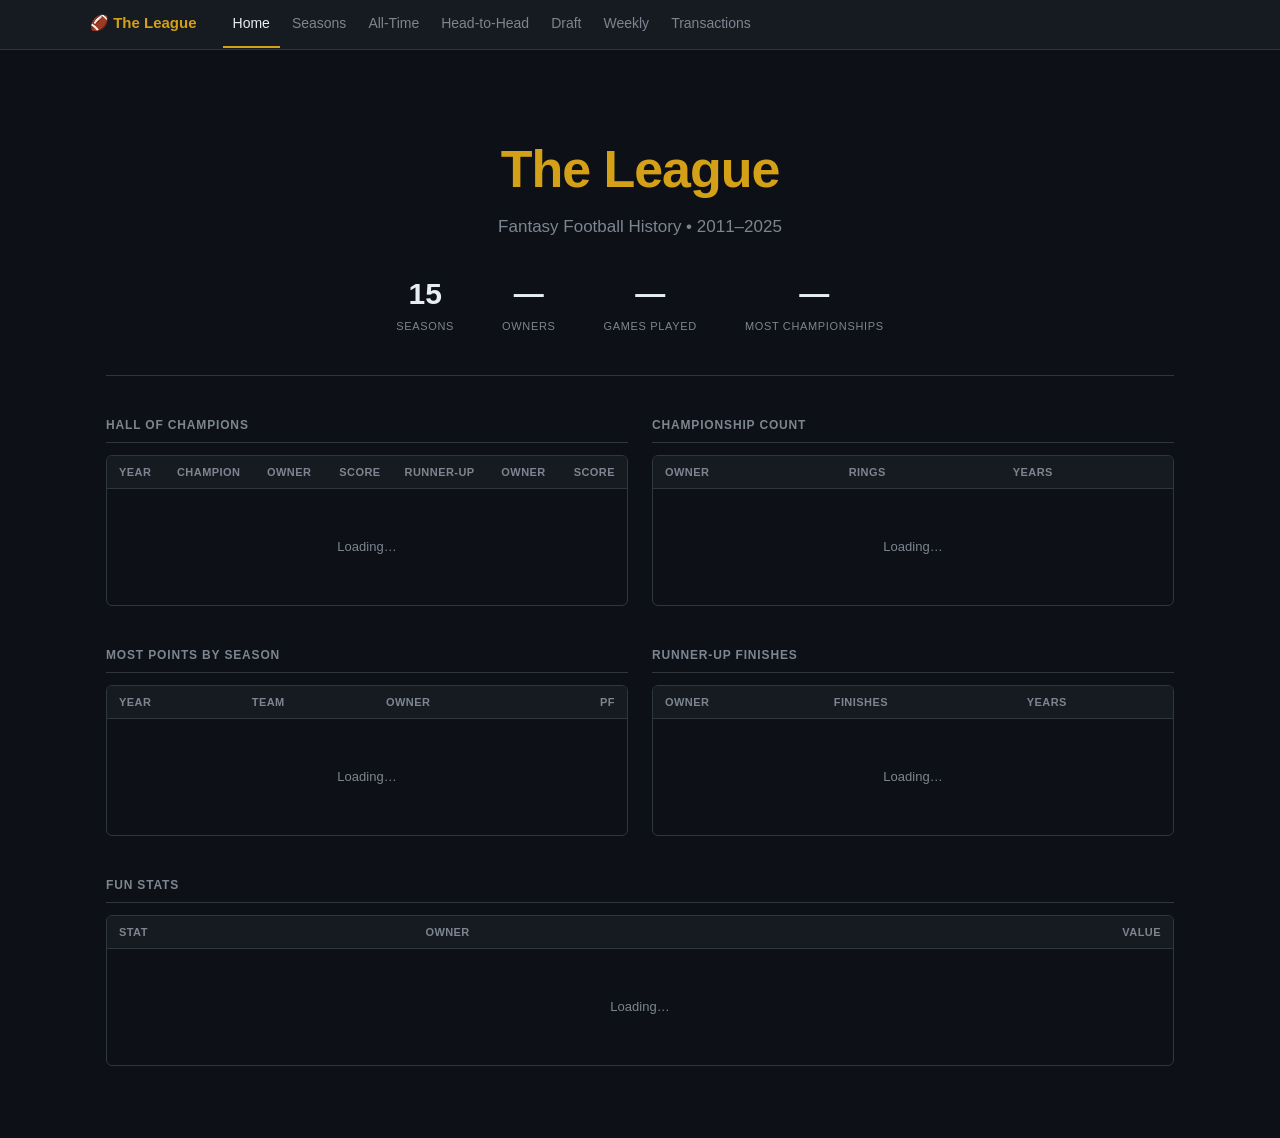
==== docs/index.html @ d130006d "Add v2.0 features: transactions page, H2H grid, lineup detail, fun stats - New Transactions page: fi" ====
<!DOCTYPE html>
<html lang="en">
<head>
  <meta charset="UTF-8">
  <meta name="viewport" content="width=device-width, initial-scale=1.0">
  <title>The League — Fantasy Football History</title>
  <link rel="icon" href="data:image/svg+xml,<svg xmlns='http://www.w3.org/2000/svg'><text y='32' font-size='32'>🏈</text></svg>">
  <link rel="stylesheet" href="css/style.css">
</head>
<body>

<nav>
  <div class="nav-inner">
    <a href="index.html" class="nav-brand">🏈 The League</a>
    <a href="index.html" class="active">Home</a>
    <a href="season.html">Seasons</a>
    <a href="alltime.html">All-Time</a>
    <a href="h2h.html">Head-to-Head</a>
    <a href="draft.html">Draft</a>
    <a href="weekly.html">Weekly</a>
    <a href="transactions.html">Transactions</a>
  </div>
</nav>

<main>
  <div class="hero">
    <h1>The League</h1>
    <p class="subtitle">Fantasy Football History &bull; 2011&ndash;2025</p>
    <div class="stats-row">
      <div class="stat">
        <div class="stat-value">15</div>
        <div class="stat-label">Seasons</div>
      </div>
      <div class="stat">
        <div class="stat-value" id="stat-owners">—</div>
        <div class="stat-label">Owners</div>
      </div>
      <div class="stat">
        <div class="stat-value" id="stat-games">—</div>
        <div class="stat-label">Games Played</div>
      </div>
      <div class="stat">
        <div class="stat-value" id="stat-most-champ">—</div>
        <div class="stat-label">Most Championships</div>
      </div>
    </div>
  </div>

  <div class="two-col">
    <section>
      <h2>Hall of Champions</h2>
      <div class="table-wrap">
        <table id="champ-table">
          <thead>
            <tr>
              <th>Year</th>
              <th>Champion</th>
              <th>Owner</th>
              <th class="num">Score</th>
              <th>Runner-Up</th>
              <th>Owner</th>
              <th class="num">Score</th>
            </tr>
          </thead>
          <tbody><tr><td colspan="7" class="loading">Loading…</td></tr></tbody>
        </table>
      </div>
    </section>

    <section>
      <h2>Championship Count</h2>
      <div class="table-wrap">
        <table id="rings-table">
          <thead>
            <tr>
              <th>Owner</th>
              <th>Rings</th>
              <th>Years</th>
            </tr>
          </thead>
          <tbody><tr><td colspan="3" class="loading">Loading…</td></tr></tbody>
        </table>
      </div>
    </section>
  </div>

  <div class="two-col">
    <section>
      <h2>Most Points by Season</h2>
      <div class="table-wrap">
        <table id="reg-table">
          <thead>
            <tr>
              <th>Year</th>
              <th>Team</th>
              <th>Owner</th>
              <th class="num">PF</th>
            </tr>
          </thead>
          <tbody><tr><td colspan="4" class="loading">Loading…</td></tr></tbody>
        </table>
      </div>
    </section>

    <section>
      <h2>Runner-Up Finishes</h2>
      <div class="table-wrap">
        <table id="runnerup-table">
          <thead>
            <tr>
              <th>Owner</th>
              <th>Finishes</th>
              <th>Years</th>
            </tr>
          </thead>
          <tbody><tr><td colspan="3" class="loading">Loading…</td></tr></tbody>
        </table>
      </div>
    </section>
  </div>

  <section>
    <h2>Fun Stats</h2>
    <div class="table-wrap">
      <table id="fun-table">
        <thead>
          <tr>
            <th>Stat</th>
            <th>Owner</th>
            <th class="num">Value</th>
          </tr>
        </thead>
        <tbody><tr><td colspan="3" class="loading">Loading…</td></tr></tbody>
      </table>
    </div>
  </section>
</main>

<script src="js/utils.js"></script>
<script>
async function init() {
  const [champions, allStandings, allMatchups] = await Promise.all([
    getChampions(),
    loadAllSeasons('standings.json'),
    loadAllSeasons('matchups.json'),
  ]);

  // ── Hall of Champions (newest first) ──────────────────────────
  const champTbody = document.querySelector('#champ-table tbody');
  champTbody.innerHTML = '';
  [...champions].reverse().forEach(c => {
    const tr = document.createElement('tr');
    tr.innerHTML = `
      <td><a href="season.html?year=${c.year}">${c.year}</a></td>
      <td><strong>${c.team}</strong></td>
      <td>${c.owner}</td>
      <td class="num">${fmt2(c.score)}</td>
      <td style="color:var(--muted)">${c.opponent}</td>
      <td style="color:var(--muted)">${c.oppOwner}</td>
      <td class="num">${fmt2(c.oppScore)}</td>
    `;
    champTbody.appendChild(tr);
  });

  // ── Rings leaderboard ──────────────────────────────────────────
  const ringCounts = {}, ringYears = {};
  champions.forEach(c => {
    ringCounts[c.owner] = (ringCounts[c.owner] || 0) + 1;
    (ringYears[c.owner] = ringYears[c.owner] || []).push(c.year);
  });
  const ringsData = Object.entries(ringCounts).sort((a, b) => b[1] - a[1]);

  const ringsTbody = document.querySelector('#rings-table tbody');
  ringsTbody.innerHTML = '';
  ringsData.forEach(([owner, count]) => {
    const tr = document.createElement('tr');
    tr.innerHTML = `
      <td>${owner}</td>
      <td>${'🏆'.repeat(count)}</td>
      <td style="color:var(--muted);font-size:12px">${ringYears[owner].join(', ')}</td>
    `;
    ringsTbody.appendChild(tr);
  });

  // ── Hero stats ─────────────────────────────────────────────────
  const allOwners = new Set();
  let totalGames = 0;
  for (const standings of Object.values(allStandings)) {
    if (!standings) continue;
    for (const t of standings) {
      allOwners.add(normOwner(t.owner));
      totalGames += (parseInt(t.wins) || 0) + (parseInt(t.losses) || 0);
    }
  }
  totalGames /= 2; // each game counted twice

  const maxRings = ringsData[0][1];
  const topOwners = ringsData.filter(([,c]) => c === maxRings).map(([o]) => o);

  document.getElementById('stat-owners').textContent = allOwners.size;
  document.getElementById('stat-games').textContent = Math.round(totalGames);
  document.getElementById('stat-most-champ').textContent =
    `${topOwners.join('/')} (${maxRings})`;

  // ── Runner-Up Finishes ─────────────────────────────────────────
  const ruCounts = {}, ruYears = {};
  champions.forEach(c => {
    if (!c.oppOwner || c.oppOwner === '?') return;
    ruCounts[c.oppOwner] = (ruCounts[c.oppOwner] || 0) + 1;
    (ruYears[c.oppOwner] = ruYears[c.oppOwner] || []).push(c.year);
  });
  const ruData = Object.entries(ruCounts).sort((a, b) => b[1] - a[1]);

  const ruTbody = document.querySelector('#runnerup-table tbody');
  ruTbody.innerHTML = '';
  ruData.forEach(([owner, count]) => {
    const tr = document.createElement('tr');
    tr.innerHTML = `
      <td>${owner}</td>
      <td>${'🥈'.repeat(count)}</td>
      <td style="color:var(--muted);font-size:12px">${ruYears[owner].join(', ')}</td>
    `;
    ruTbody.appendChild(tr);
  });

  // ── Most Points by Season ──────────────────────────────────────
  const regTbody = document.querySelector('#reg-table tbody');
  regTbody.innerHTML = '';
  [...SEASONS].reverse().forEach(year => {
    const standings = allStandings[year];
    if (!standings) return;
    const top = [...standings].sort((a, b) => parseFloat(b.points_for) - parseFloat(a.points_for))[0];
    if (!top) return;
    const tr = document.createElement('tr');
    tr.innerHTML = `
      <td><a href="season.html?year=${year}">${year}</a></td>
      <td><strong>${top.team}</strong></td>
      <td>${normOwner(top.owner)}</td>
      <td class="num">${parseFloat(top.points_for).toFixed(2)}</td>
    `;
    regTbody.appendChild(tr);
  });
}

  // ── Fun Stats ──────────────────────────────────────────────────
  // Aggregate owner stats for fun computations
  const ownerStats = {};
  for (const year of SEASONS) {
    for (const t of (allStandings[year] || [])) {
      const owner = normOwner(t.owner);
      if (!ownerStats[owner]) ownerStats[owner] = {
        owner, wins: 0, losses: 0, pf: 0, pa: 0, seasons: 0,
        closeLosses: 0, closeLossMarginTotal: 0,
      };
      ownerStats[owner].wins    += parseInt(t.wins)             || 0;
      ownerStats[owner].losses  += parseInt(t.losses)           || 0;
      ownerStats[owner].pf      += parseFloat(t.points_for)     || 0;
      ownerStats[owner].pa      += parseFloat(t.points_against) || 0;
      ownerStats[owner].seasons += 1;
    }
  }

  // Count close losses (margin ≤ 5 pts) and h2h dominance
  const h2h = {}; // h2h[winner][loser]++
  for (const year of SEASONS) {
    const standings = allStandings[year] || [];
    const teamOwner = buildTeamOwnerMap(standings);
    for (const m of (allMatchups[year] || [])) {
      const o1 = teamOwner[m.team1], o2 = teamOwner[m.team2];
      if (!o1 || !o2) continue;
      const s1 = parseFloat(m.score1), s2 = parseFloat(m.score2);
      const diff = Math.abs(s1 - s2);
      const loser  = s1 > s2 ? o2 : o1;
      const winner = s1 > s2 ? o1 : o2;
      if (loser && ownerStats[loser] && diff <= 5) {
        ownerStats[loser].closeLosses++;
        ownerStats[loser].closeLossMarginTotal += diff;
      }
      if (winner && loser) {
        if (!h2h[winner]) h2h[winner] = {};
        h2h[winner][loser] = (h2h[winner][loser] || 0) + 1;
      }
    }
  }

  // Find who "owns" another (most wins vs one opponent)
  let bestOwns = null, bestOwnsCount = 0;
  for (const [winner, opponents] of Object.entries(h2h)) {
    for (const [loser, wins] of Object.entries(opponents)) {
      if (wins > bestOwnsCount) {
        bestOwnsCount = wins;
        bestOwns = { winner, loser, wins };
      }
    }
  }

  // Best win% (min 3 seasons)
  const statsList = Object.values(ownerStats);
  const byWinPct  = [...statsList].filter(s => s.seasons >= 3).sort((a, b) => {
    const wpA = a.wins / (a.wins + a.losses || 1);
    const wpB = b.wins / (b.wins + b.losses || 1);
    return wpB - wpA;
  });
  const bestWinPct = byWinPct[0];

  // Most close losses
  const mostCloseLosses = [...statsList].sort((a, b) => b.closeLosses - a.closeLosses)[0];

  // Luckiest: most wins relative to points scored (high wins, lower PF/game)
  // Proxy: win% significantly higher than PF rank
  const withPFRank = statsList.filter(s => s.seasons >= 2).map(s => ({
    ...s,
    pfPerGame: s.pf / (s.wins + s.losses),
    winPct: s.wins / (s.wins + s.losses),
  }));
  withPFRank.sort((a, b) => a.pfPerGame - b.pfPerGame); // rank by pfPerGame ascending
  const pfRank = {};
  withPFRank.forEach((s, i) => { pfRank[s.owner] = i + 1; });
  withPFRank.sort((a, b) => b.winPct - a.winPct);
  const winRank = {};
  withPFRank.forEach((s, i) => { winRank[s.owner] = i + 1; });
  // Luckiest = best win rank relative to PF rank
  const luckiestOwner = withPFRank.map(s => ({
    owner: s.owner, luck: pfRank[s.owner] - winRank[s.owner],
    wins: s.wins, losses: s.losses, pfPerGame: s.pfPerGame,
  })).sort((a, b) => b.luck - a.luck)[0];

  // Most PA (war of attrition)
  const mostPA = [...statsList].filter(s => s.seasons >= 3).sort((a, b) =>
    b.pa / b.seasons - a.pa / a.seasons
  )[0];

  const funRows = [
    { stat: 'Best All-Time Win %', owner: bestWinPct?.owner, value: bestWinPct ? pctStr(bestWinPct.wins/(bestWinPct.wins+bestWinPct.losses)) : '—' },
    { stat: 'Most Close Losses (≤5 pts)', owner: mostCloseLosses?.owner, value: mostCloseLosses?.closeLosses ?? '—' },
    { stat: 'Most Points Scored Against (per season)', owner: mostPA?.owner, value: mostPA ? (mostPA.pa/mostPA.seasons).toFixed(1) : '—' },
    { stat: 'Luckiest Owner (win% >> scoring rank)', owner: luckiestOwner?.owner, value: luckiestOwner ? pctStr(luckiestOwner.wins/(luckiestOwner.wins+luckiestOwner.losses)) : '—' },
    bestOwns ? { stat: `Most dominant rivalry`, owner: `${bestOwns.winner} over ${bestOwns.loser}`, value: `${bestOwns.wins} wins` } : null,
  ].filter(Boolean);

  const funTbody = document.querySelector('#fun-table tbody');
  funTbody.innerHTML = '';
  funRows.forEach(r => {
    const tr = document.createElement('tr');
    tr.innerHTML = `<td style="color:var(--muted)">${r.stat}</td><td><strong>${r.owner}</strong></td><td class="num">${r.value}</td>`;
    funTbody.appendChild(tr);
  });
}

init().catch(console.error);
</script>
</body>
</html>
---- docs/css/style.css ----
:root {
  --bg:       #0d1117;
  --surface:  #161b22;
  --surface2: #21262d;
  --border:   #30363d;
  --text:     #e6edf3;
  --muted:    #7d8590;
  --gold:     #d4a017;
  --green:    #3fb950;
  --red:      #f85149;
  --blue:     #58a6ff;
}

*, *::before, *::after { box-sizing: border-box; }
* { margin: 0; padding: 0; }

body {
  background: var(--bg);
  color: var(--text);
  font-family: -apple-system, BlinkMacSystemFont, 'Segoe UI', 'Helvetica Neue', Arial, sans-serif;
  font-size: 14px;
  line-height: 1.5;
  min-height: 100vh;
}

a { color: var(--blue); text-decoration: none; }
a:hover { text-decoration: underline; }

/* ── Navigation ─────────────────────────────────────────────── */
nav {
  background: var(--surface);
  border-bottom: 1px solid var(--border);
  padding: 0 16px;
  position: sticky;
  top: 0;
  z-index: 100;
}
.nav-inner {
  max-width: 1100px;
  margin: 0 auto;
  display: flex;
  align-items: center;
  gap: 2px;
}
.nav-brand {
  font-weight: 700;
  font-size: 15px;
  color: var(--gold);
  padding: 12px 16px 12px 0;
  margin-right: 8px;
  white-space: nowrap;
  text-decoration: none;
  border-bottom: 2px solid transparent;
}
.nav-brand:hover { text-decoration: none; }
nav a {
  color: var(--muted);
  text-decoration: none;
  padding: 12px 10px;
  font-size: 14px;
  border-bottom: 2px solid transparent;
  transition: color 0.1s, border-color 0.1s;
  white-space: nowrap;
}
nav a:hover { color: var(--text); text-decoration: none; }
nav a.active { color: var(--text); border-bottom-color: var(--gold); }

/* ── Layout ──────────────────────────────────────────────────── */
main {
  max-width: 1100px;
  margin: 0 auto;
  padding: 32px 16px;
}

section { margin-bottom: 40px; }

section h2 {
  font-size: 12px;
  font-weight: 600;
  color: var(--muted);
  text-transform: uppercase;
  letter-spacing: 0.07em;
  margin-bottom: 12px;
  padding-bottom: 8px;
  border-bottom: 1px solid var(--border);
}

.two-col {
  display: grid;
  grid-template-columns: 1fr 1fr;
  gap: 24px;
}

/* ── Hero (home page) ────────────────────────────────────────── */
.hero {
  text-align: center;
  padding: 48px 0 40px;
  border-bottom: 1px solid var(--border);
  margin-bottom: 40px;
}
.hero h1 {
  font-size: 52px;
  font-weight: 800;
  color: var(--gold);
  letter-spacing: -0.02em;
}
.hero .subtitle {
  font-size: 17px;
  color: var(--muted);
  margin-top: 6px;
}
.hero .stats-row {
  display: flex;
  justify-content: center;
  gap: 48px;
  margin-top: 32px;
  flex-wrap: wrap;
}
.hero .stat-value {
  font-size: 30px;
  font-weight: 700;
  color: var(--text);
}
.hero .stat-label {
  font-size: 11px;
  color: var(--muted);
  text-transform: uppercase;
  letter-spacing: 0.06em;
  margin-top: 2px;
}

/* ── Tables ──────────────────────────────────────────────────── */
.table-wrap {
  overflow-x: auto;
  border-radius: 6px;
  border: 1px solid var(--border);
}

table {
  width: 100%;
  border-collapse: collapse;
  font-size: 13px;
}

th {
  background: var(--surface);
  color: var(--muted);
  font-weight: 600;
  text-transform: uppercase;
  font-size: 11px;
  letter-spacing: 0.04em;
  padding: 8px 12px;
  text-align: left;
  white-space: nowrap;
  border-bottom: 1px solid var(--border);
}

th.sortable { cursor: pointer; user-select: none; }
th.sortable:hover { color: var(--text); }
th.sort-asc::after  { content: ' ▲'; font-size: 10px; }
th.sort-desc::after { content: ' ▼'; font-size: 10px; }

td {
  padding: 8px 12px;
  border-bottom: 1px solid var(--border);
  vertical-align: middle;
}
tr:last-child td { border-bottom: none; }
tbody tr:hover { background: var(--surface2); }

.num { text-align: right; font-variant-numeric: tabular-nums; }

/* Champion rows */
tr.is-champ { background: rgba(212,160,23,0.06); }
tr.is-champ td:first-child { border-left: 3px solid var(--gold); padding-left: 9px; }

/* ── Badges ──────────────────────────────────────────────────── */
.badge {
  display: inline-block;
  padding: 2px 7px;
  border-radius: 10px;
  font-size: 11px;
  font-weight: 600;
  white-space: nowrap;
}
.badge-gold  { background: rgba(212,160,23,0.2);  color: var(--gold); }
.badge-green { background: rgba(63,185,80,0.15);  color: var(--green); }
.badge-red   { background: rgba(248,81,73,0.15);  color: var(--red); }
.badge-blue  { background: rgba(88,166,255,0.15); color: var(--blue); }
.badge-gray  { background: var(--surface2);       color: var(--muted); }

.win  { color: var(--green); font-weight: 600; }
.loss { color: var(--red);   font-weight: 600; }

/* ── Form controls ───────────────────────────────────────────── */
.controls {
  display: flex;
  align-items: center;
  gap: 12px;
  margin-bottom: 20px;
  flex-wrap: wrap;
}
.controls label { color: var(--muted); font-size: 13px; }

select {
  background: var(--surface);
  color: var(--text);
  border: 1px solid var(--border);
  border-radius: 6px;
  padding: 6px 10px;
  font-size: 14px;
  cursor: pointer;
}
select:focus { outline: none; border-color: var(--gold); }

/* ── Loading / empty ─────────────────────────────────────────── */
.loading, .empty {
  text-align: center;
  padding: 48px;
  color: var(--muted);
}

/* ── H2H record display ──────────────────────────────────────── */
.h2h-record {
  display: flex;
  align-items: center;
  justify-content: center;
  gap: 32px;
  padding: 32px;
  background: var(--surface);
  border-radius: 8px;
  border: 1px solid var(--border);
  margin-bottom: 24px;
}
.h2h-owner { text-align: center; min-width: 130px; }
.h2h-owner .name  { font-size: 18px; font-weight: 700; }
.h2h-owner .wins  { font-size: 44px; font-weight: 800; color: var(--gold); line-height: 1; margin: 8px 0 4px; }
.h2h-owner .winpct { color: var(--muted); font-size: 12px; }
.h2h-vs { font-size: 13px; color: var(--muted); font-weight: 600; }

/* ── Season grid (all-time page) ─────────────────────────────── */
.season-grid-wrap { overflow-x: auto; border-radius: 6px; border: 1px solid var(--border); }
.season-grid { border-collapse: collapse; font-size: 12px; white-space: nowrap; }
.season-grid th { font-size: 11px; }
.season-grid td { padding: 5px 10px; text-align: center; border-bottom: 1px solid var(--border); border-right: 1px solid var(--border); }
.season-grid td.owner-cell { text-align: left; font-weight: 600; padding-left: 12px; }
.season-grid td.champ-cell  { background: rgba(212,160,23,0.18); color: var(--gold); font-weight: 700; }
.season-grid td.playoff-cell { background: rgba(63,185,80,0.08); color: var(--green); }
.season-grid td.empty-cell  { color: var(--border); }

/* ── Draft board ─────────────────────────────────────────────── */
.draft-wrap { overflow-x: auto; border-radius: 6px; border: 1px solid var(--border); }
.draft-table { border-collapse: collapse; font-size: 12px; }
.draft-table th { font-size: 11px; min-width: 90px; }
.draft-table td { padding: 5px 10px; border-bottom: 1px solid var(--border); border-right: 1px solid var(--border); vertical-align: top; }
.draft-table td.round-cell { color: var(--muted); font-weight: 600; font-size: 11px; text-align: center; background: var(--surface); white-space: nowrap; }
.draft-pick { }
.draft-pick .player { font-weight: 500; }
.draft-pick .pos { font-size: 10px; margin-top: 1px; }
.pos-QB { color: #e88; }
.pos-RB { color: #8d8; }
.pos-WR { color: #88d; }
.pos-TE { color: #da8; }
.pos-K, .pos-DEF { color: var(--muted); }

/* ── Page header ─────────────────────────────────────────────── */
.page-header { margin-bottom: 28px; }
.page-header h1 { font-size: 26px; font-weight: 700; }
.page-header p  { color: var(--muted); margin-top: 4px; }

/* ── Responsive ──────────────────────────────────────────────── */
@media (max-width: 700px) {
  .two-col { grid-template-columns: 1fr; }
  .hero h1 { font-size: 38px; }
  .hero .stats-row { gap: 28px; }
  .h2h-record { flex-direction: column; gap: 16px; }
}
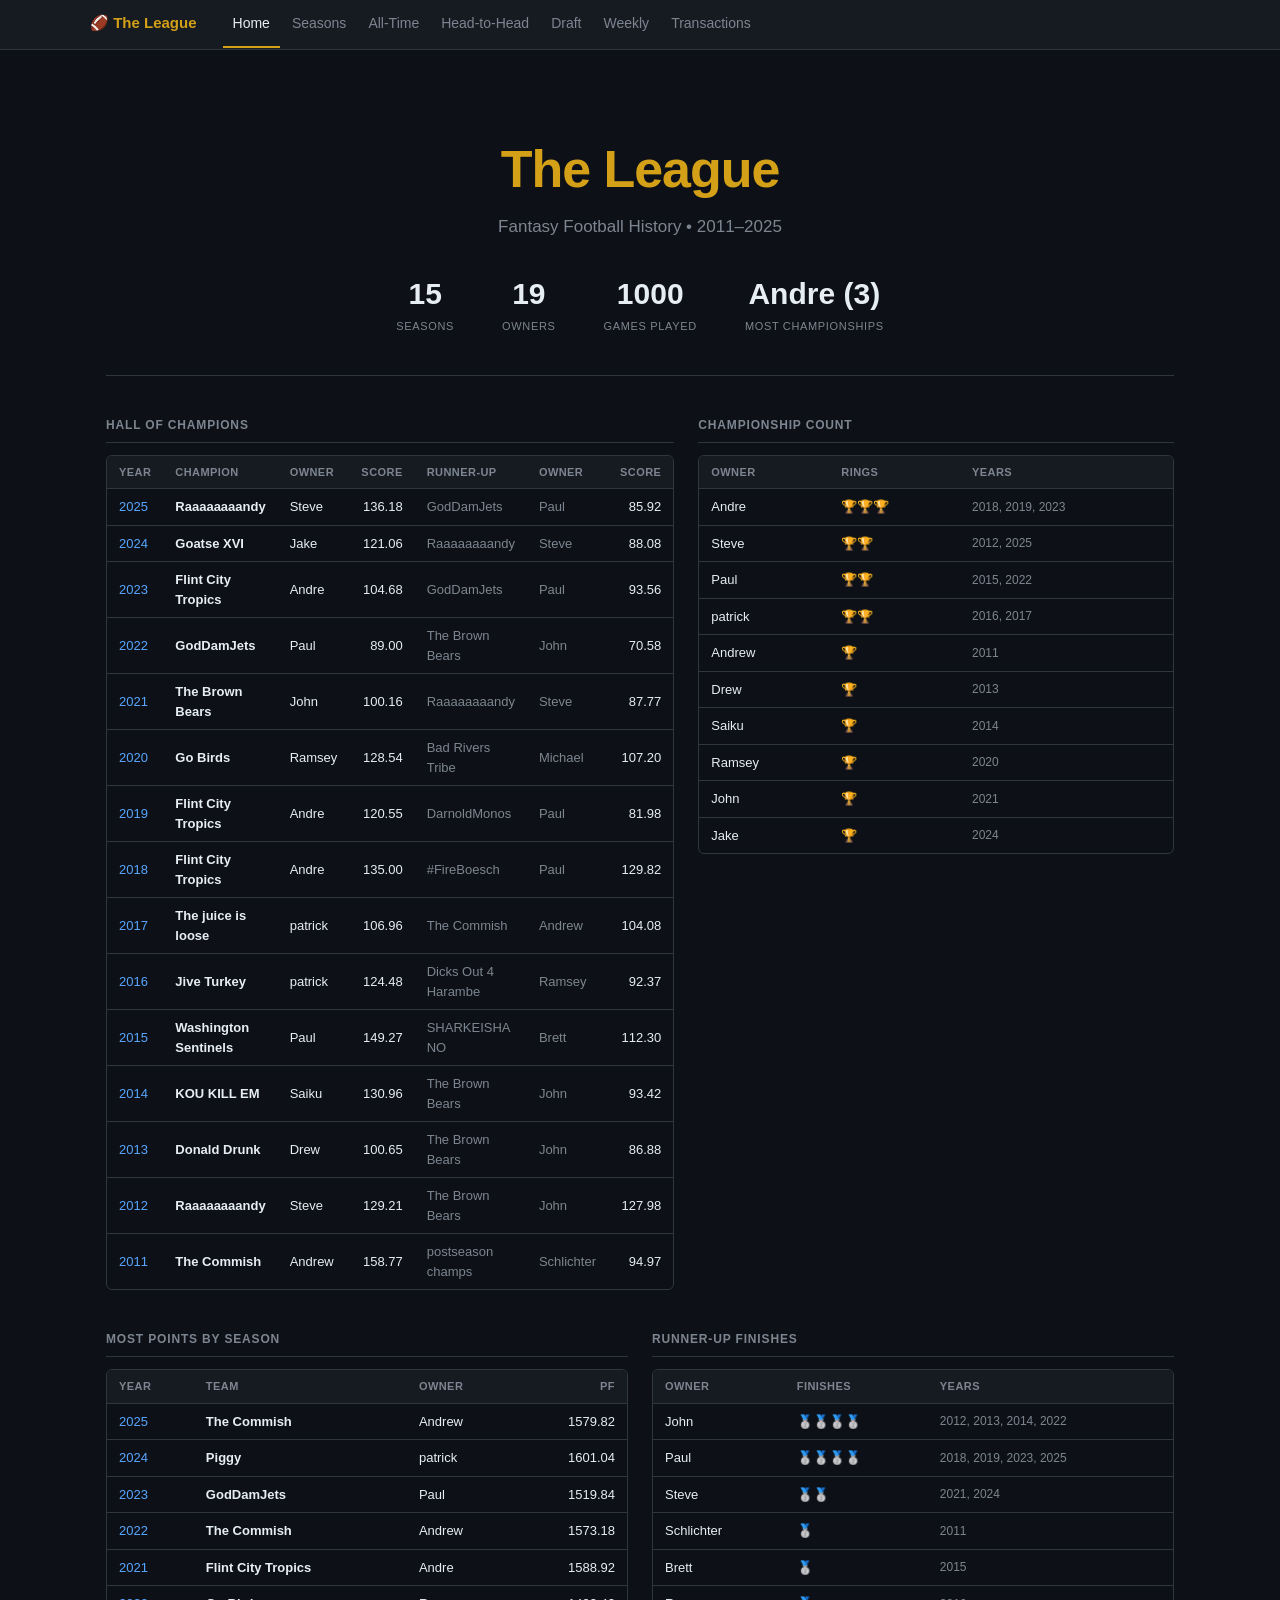
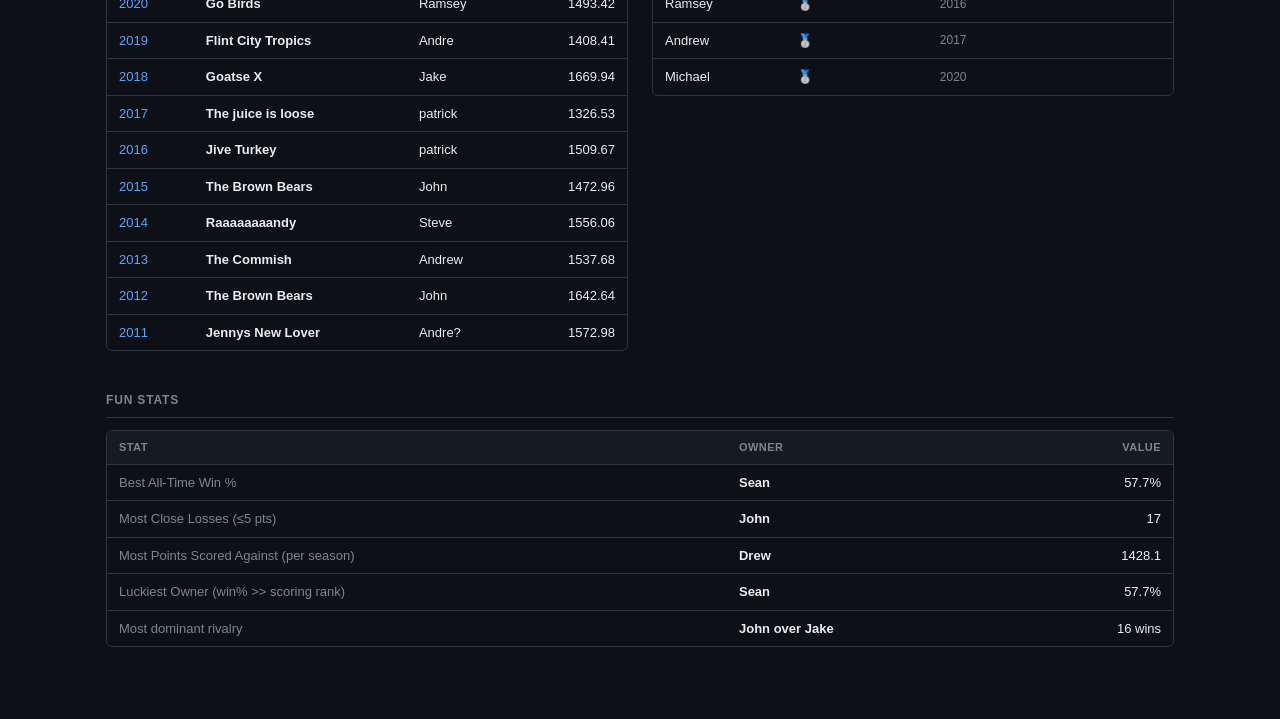
==== commit cef9f4ca: "Fix homepage not loading: Fun Stats block was outside init() function Co-Authored-By: Claude Sonnet " ====
--- a/docs/index.html
+++ b/docs/index.html
@@ -240,7 +240,6 @@
     `;
     regTbody.appendChild(tr);
   });
-}
 
   // ── Fun Stats ──────────────────────────────────────────────────
   // Aggregate owner stats for fun computations
@@ -348,6 +347,7 @@
 }
 
 init().catch(console.error);
+
 </script>
 </body>
 </html>
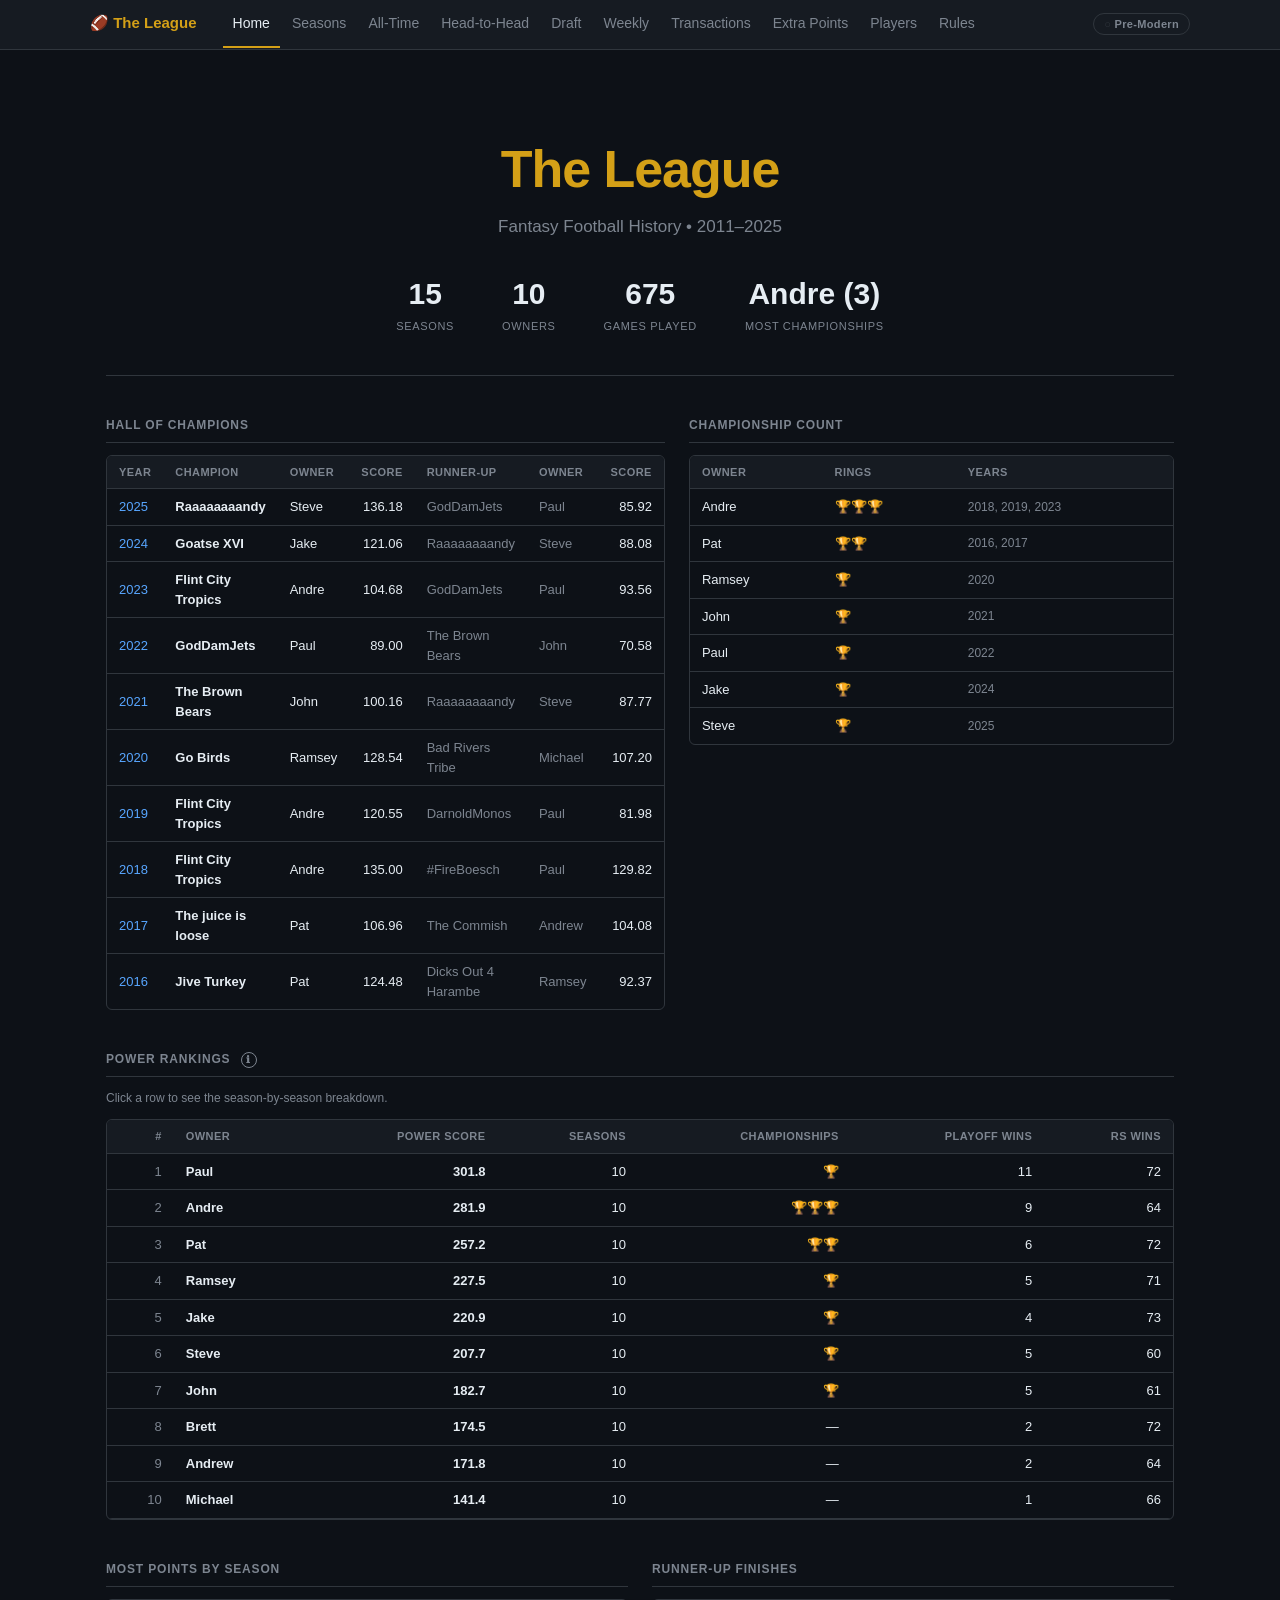
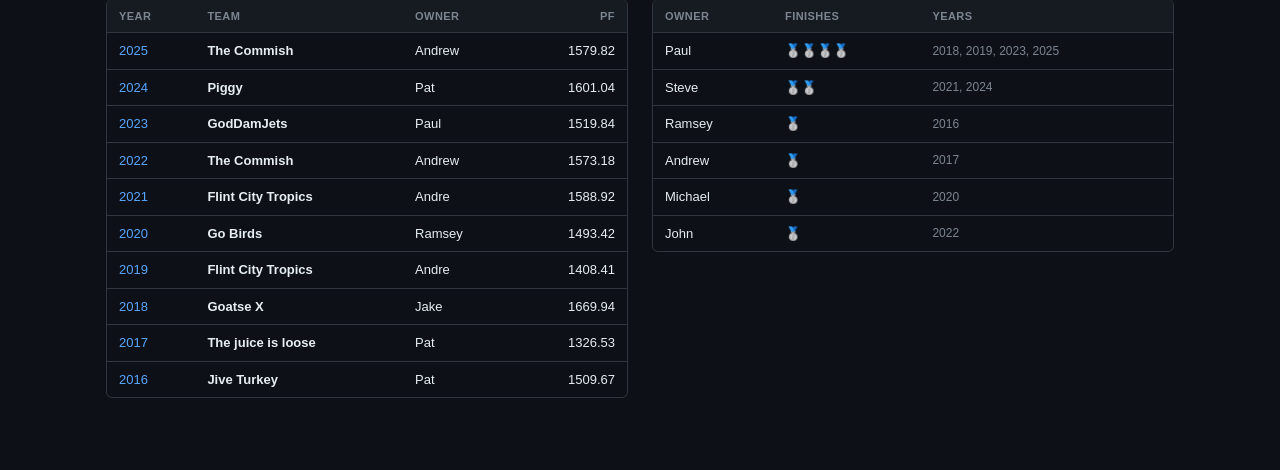
==== commit 2a1765a8: "Add v3.0 features: Extra Points page, Player History, Rules & Scoring, Power Rankings, H2H heat char" ====
--- a/docs/index.html
+++ b/docs/index.html
@@ -6,6 +6,67 @@
   <title>The League — Fantasy Football History</title>
   <link rel="icon" href="data:image/svg+xml,<svg xmlns='http://www.w3.org/2000/svg'><text y='32' font-size='32'>🏈</text></svg>">
   <link rel="stylesheet" href="css/style.css">
+  <style>
+    /* ── Power Rankings ──────────────────────────────────────────── */
+    .pr-info-icon {
+      display: inline-flex;
+      align-items: center;
+      justify-content: center;
+      width: 16px;
+      height: 16px;
+      border-radius: 50%;
+      border: 1px solid var(--muted);
+      color: var(--muted);
+      font-size: 10px;
+      font-weight: 700;
+      cursor: pointer;
+      vertical-align: middle;
+      margin-left: 6px;
+      position: relative;
+      font-style: normal;
+      user-select: none;
+    }
+    .pr-info-icon:hover { border-color: var(--gold); color: var(--gold); }
+
+    .pr-tooltip {
+      display: none;
+      position: absolute;
+      z-index: 200;
+      background: var(--surface2);
+      border: 1px solid var(--border);
+      border-radius: 8px;
+      padding: 12px 14px;
+      font-size: 12px;
+      line-height: 1.6;
+      color: var(--text);
+      min-width: 240px;
+      box-shadow: 0 4px 20px rgba(0,0,0,0.4);
+      margin-top: 6px;
+    }
+    .pr-tooltip.visible { display: block; }
+    .pr-formula-table { border-collapse: collapse; width: 100%; margin: 6px 0 10px; }
+    .pr-formula-table td { padding: 1px 8px 1px 0; color: var(--muted); }
+    .pr-formula-table td:last-child { text-align: right; color: var(--gold); font-weight: 600; padding-right: 0; }
+
+    /* ── Power breakdown expandable rows ─────────────────────────── */
+    .power-row { cursor: pointer; }
+    .power-row:hover td { background: rgba(212,160,23,0.04); }
+    .power-row.expanded td { background: rgba(212,160,23,0.06); }
+    .power-detail-row { display: none; }
+    .power-detail-row.visible { display: table-row; }
+    .power-detail-row td { padding: 0; border-bottom: 1px solid var(--border); }
+    .power-breakdown {
+      padding: 10px 14px;
+      background: var(--surface2);
+      overflow-x: auto;
+    }
+    .power-breakdown table { border-collapse: collapse; font-size: 11px; width: 100%; }
+    .power-breakdown th { color: var(--muted); font-weight: 600; padding: 3px 10px; text-align: right; border-bottom: 1px solid var(--border); white-space: nowrap; }
+    .power-breakdown th:first-child { text-align: left; }
+    .power-breakdown td { padding: 3px 10px; text-align: right; border-bottom: 1px solid rgba(48,54,61,0.4); white-space: nowrap; }
+    .power-breakdown td:first-child { text-align: left; color: var(--muted); }
+    .power-breakdown .total-row td { font-weight: 700; border-top: 1px solid var(--border); border-bottom: none; }
+  </style>
 </head>
 <body>
 
@@ -19,6 +80,9 @@
     <a href="draft.html">Draft</a>
     <a href="weekly.html">Weekly</a>
     <a href="transactions.html">Transactions</a>
+    <a href="extrapoints.html">Extra Points</a>
+    <a href="players.html">Players</a>
+    <a href="rules.html">Rules</a>
   </div>
 </nav>
 
@@ -84,6 +148,47 @@
     </section>
   </div>
 
+  <section>
+    <h2>Power Rankings <span id="pr-info" class="pr-info-icon" tabindex="0">ℹ</span></h2>
+    <div id="pr-tooltip" class="pr-tooltip" role="tooltip">
+      <strong>Power Score = Σ (Season Score × Era Multiplier)</strong>
+      <table class="pr-formula-table">
+        <tr><td>Championship</td><td>× 16</td></tr>
+        <tr><td>Runner-Up</td><td>× 8</td></tr>
+        <tr><td>Playoff Bye (seed 1/2)</td><td>× 6</td></tr>
+        <tr><td>Playoff Win</td><td>× 4</td></tr>
+        <tr><td>Playoff Appearance</td><td>× 2</td></tr>
+        <tr><td>Regular Season Win</td><td>× 1</td></tr>
+        <tr><td>Most Points – 1st</td><td>× 5</td></tr>
+        <tr><td>Most Points – 2nd</td><td>× 3</td></tr>
+        <tr><td>Most Points – 3rd</td><td>× 1</td></tr>
+        <tr><td>(PF − PA) / 200</td><td>tiebreaker</td></tr>
+      </table>
+      <strong>Era Multiplier</strong>
+      <table class="pr-formula-table">
+        <tr><td>2011–2015</td><td>× 1.0</td></tr>
+        <tr><td>2016+</td><td>× 1.5</td></tr>
+      </table>
+    </div>
+    <p style="color:var(--muted);font-size:12px;margin-bottom:12px">Click a row to see the season-by-season breakdown.</p>
+    <div class="table-wrap">
+      <table id="power-table">
+        <thead>
+          <tr>
+            <th class="num">#</th>
+            <th>Owner</th>
+            <th class="num">Power Score</th>
+            <th class="num">Seasons</th>
+            <th class="num">Championships</th>
+            <th class="num">Playoff Wins</th>
+            <th class="num">RS Wins</th>
+          </tr>
+        </thead>
+        <tbody><tr><td colspan="7" class="loading">Loading…</td></tr></tbody>
+      </table>
+    </div>
+  </section>
+
   <div class="two-col">
     <section>
       <h2>Most Points by Season</h2>
@@ -119,25 +224,34 @@
     </section>
   </div>
 
-  <section>
-    <h2>Fun Stats</h2>
-    <div class="table-wrap">
-      <table id="fun-table">
-        <thead>
-          <tr>
-            <th>Stat</th>
-            <th>Owner</th>
-            <th class="num">Value</th>
-          </tr>
-        </thead>
-        <tbody><tr><td colspan="3" class="loading">Loading…</td></tr></tbody>
-      </table>
-    </div>
-  </section>
 </main>
 
 <script src="js/utils.js"></script>
 <script>
+// ── Tooltip toggle ────────────────────────────────────────────────────────────
+document.addEventListener('DOMContentLoaded', () => {
+  const icon    = document.getElementById('pr-info');
+  const tooltip = document.getElementById('pr-tooltip');
+  if (!icon || !tooltip) return;
+
+  // Position tooltip below icon
+  icon.addEventListener('click', e => {
+    e.stopPropagation();
+    const show = !tooltip.classList.contains('visible');
+    tooltip.classList.toggle('visible', show);
+    if (show) {
+      const rect = icon.getBoundingClientRect();
+      tooltip.style.top  = (rect.bottom + window.scrollY + 4) + 'px';
+      tooltip.style.left = (rect.left  + window.scrollX - 10) + 'px';
+      tooltip.style.position = 'fixed';
+      tooltip.style.top = (rect.bottom + 4) + 'px';
+      tooltip.style.left = (rect.left - 10) + 'px';
+    }
+  });
+  document.addEventListener('click', () => tooltip.classList.remove('visible'));
+  tooltip.addEventListener('click', e => e.stopPropagation());
+});
+
 async function init() {
   const [champions, allStandings, allMatchups] = await Promise.all([
     getChampions(),
@@ -241,109 +355,162 @@
     regTbody.appendChild(tr);
   });
 
-  // ── Fun Stats ──────────────────────────────────────────────────
-  // Aggregate owner stats for fun computations
-  const ownerStats = {};
-  for (const year of SEASONS) {
-    for (const t of (allStandings[year] || [])) {
-      const owner = normOwner(t.owner);
-      if (!ownerStats[owner]) ownerStats[owner] = {
-        owner, wins: 0, losses: 0, pf: 0, pa: 0, seasons: 0,
-        closeLosses: 0, closeLossMarginTotal: 0,
-      };
-      ownerStats[owner].wins    += parseInt(t.wins)             || 0;
-      ownerStats[owner].losses  += parseInt(t.losses)           || 0;
-      ownerStats[owner].pf      += parseFloat(t.points_for)     || 0;
-      ownerStats[owner].pa      += parseFloat(t.points_against) || 0;
-      ownerStats[owner].seasons += 1;
-    }
-  }
-
-  // Count close losses (margin ≤ 5 pts) and h2h dominance
-  const h2h = {}; // h2h[winner][loser]++
+  // ── Power Rankings ─────────────────────────────────────────────
+  const ownerPower  = {}; // owner -> total power score
+  const ownerDetail = {}; // owner -> [{year, breakdown, seasonScore, weighted}]
+
   for (const year of SEASONS) {
     const standings = allStandings[year] || [];
+    const matchups  = allMatchups[year]  || [];
     const teamOwner = buildTeamOwnerMap(standings);
-    for (const m of (allMatchups[year] || [])) {
-      const o1 = teamOwner[m.team1], o2 = teamOwner[m.team2];
-      if (!o1 || !o2) continue;
+    const eraMulti  = year <= 2015 ? 1.0 : 1.5;
+
+    // PF rankings (1st=5, 2nd=3, 3rd=1)
+    const pfRanked = [...standings].sort((a, b) => parseFloat(b.points_for) - parseFloat(a.points_for));
+    const pfBonus  = {};
+    [5, 3, 1].forEach((pts, i) => { if (pfRanked[i]) pfBonus[pfRanked[i].team] = pts; });
+
+    // Parse playoff matchups
+    const inQF = new Set(), inSF = new Set();
+    const playoffWins = {};
+    let champTeam = null, runnerUpTeam = null;
+
+    for (const m of matchups) {
+      if (!m.round) continue;
       const s1 = parseFloat(m.score1), s2 = parseFloat(m.score2);
-      const diff = Math.abs(s1 - s2);
-      const loser  = s1 > s2 ? o2 : o1;
-      const winner = s1 > s2 ? o1 : o2;
-      if (loser && ownerStats[loser] && diff <= 5) {
-        ownerStats[loser].closeLosses++;
-        ownerStats[loser].closeLossMarginTotal += diff;
+      const winner = s1 >= s2 ? m.team1 : m.team2;
+      const loser  = s1 >= s2 ? m.team2 : m.team1;
+      if (m.round === 'Quarterfinal') {
+        inQF.add(m.team1); inQF.add(m.team2);
+        playoffWins[winner] = (playoffWins[winner] || 0) + 1;
+      } else if (m.round === 'Semifinal') {
+        inSF.add(m.team1); inSF.add(m.team2);
+        playoffWins[winner] = (playoffWins[winner] || 0) + 1;
+      } else if (m.round === 'Championship') {
+        champTeam    = winner;
+        runnerUpTeam = loser;
+        playoffWins[winner] = (playoffWins[winner] || 0) + 1;
       }
-      if (winner && loser) {
-        if (!h2h[winner]) h2h[winner] = {};
-        h2h[winner][loser] = (h2h[winner][loser] || 0) + 1;
-      }
+    }
+
+    // All playoff teams; bye = in SF but not QF
+    const allPlayoffTeams = new Set([...inQF, ...inSF]);
+    if (champTeam)    allPlayoffTeams.add(champTeam);
+    if (runnerUpTeam) allPlayoffTeams.add(runnerUpTeam);
+    const byeTeams = new Set([...inSF].filter(t => !inQF.has(t)));
+
+    for (const t of standings) {
+      const owner = normOwner(t.owner);
+      const team  = t.team;
+      const pf    = parseFloat(t.points_for)     || 0;
+      const pa    = parseFloat(t.points_against)  || 0;
+      const rsW   = parseInt(t.wins)              || 0;
+
+      const bd = {
+        championship: team === champTeam    ? 16 : 0,
+        runnerUp:     team === runnerUpTeam ?  8 : 0,
+        bye:          byeTeams.has(team)    ?  6 : 0,
+        playoffApp:   allPlayoffTeams.has(team) ? 2 : 0,
+        playoffWins:  (playoffWins[team] || 0) * 4,
+        rsWins:       rsW,
+        pfBonus:      pfBonus[team] || 0,
+        diff:         (pf - pa) / 200,
+      };
+      const seasonScore  = Object.values(bd).reduce((s, v) => s + v, 0);
+      const weighted     = seasonScore * eraMulti;
+
+      if (!ownerPower[owner])  ownerPower[owner]  = 0;
+      if (!ownerDetail[owner]) ownerDetail[owner] = [];
+      ownerPower[owner] += weighted;
+      ownerDetail[owner].push({ year, eraMulti, bd, seasonScore, weighted,
+        champCount: bd.championship ? 1 : 0,
+        playoffWinCount: playoffWins[team] || 0,
+        rsWins: rsW,
+      });
     }
   }
 
-  // Find who "owns" another (most wins vs one opponent)
-  let bestOwns = null, bestOwnsCount = 0;
-  for (const [winner, opponents] of Object.entries(h2h)) {
-    for (const [loser, wins] of Object.entries(opponents)) {
-      if (wins > bestOwnsCount) {
-        bestOwnsCount = wins;
-        bestOwns = { winner, loser, wins };
-      }
-    }
-  }
-
-  // Best win% (min 3 seasons)
-  const statsList = Object.values(ownerStats);
-  const byWinPct  = [...statsList].filter(s => s.seasons >= 3).sort((a, b) => {
-    const wpA = a.wins / (a.wins + a.losses || 1);
-    const wpB = b.wins / (b.wins + b.losses || 1);
-    return wpB - wpA;
-  });
-  const bestWinPct = byWinPct[0];
-
-  // Most close losses
-  const mostCloseLosses = [...statsList].sort((a, b) => b.closeLosses - a.closeLosses)[0];
-
-  // Luckiest: most wins relative to points scored (high wins, lower PF/game)
-  // Proxy: win% significantly higher than PF rank
-  const withPFRank = statsList.filter(s => s.seasons >= 2).map(s => ({
-    ...s,
-    pfPerGame: s.pf / (s.wins + s.losses),
-    winPct: s.wins / (s.wins + s.losses),
-  }));
-  withPFRank.sort((a, b) => a.pfPerGame - b.pfPerGame); // rank by pfPerGame ascending
-  const pfRank = {};
-  withPFRank.forEach((s, i) => { pfRank[s.owner] = i + 1; });
-  withPFRank.sort((a, b) => b.winPct - a.winPct);
-  const winRank = {};
-  withPFRank.forEach((s, i) => { winRank[s.owner] = i + 1; });
-  // Luckiest = best win rank relative to PF rank
-  const luckiestOwner = withPFRank.map(s => ({
-    owner: s.owner, luck: pfRank[s.owner] - winRank[s.owner],
-    wins: s.wins, losses: s.losses, pfPerGame: s.pfPerGame,
-  })).sort((a, b) => b.luck - a.luck)[0];
-
-  // Most PA (war of attrition)
-  const mostPA = [...statsList].filter(s => s.seasons >= 3).sort((a, b) =>
-    b.pa / b.seasons - a.pa / a.seasons
-  )[0];
-
-  const funRows = [
-    { stat: 'Best All-Time Win %', owner: bestWinPct?.owner, value: bestWinPct ? pctStr(bestWinPct.wins/(bestWinPct.wins+bestWinPct.losses)) : '—' },
-    { stat: 'Most Close Losses (≤5 pts)', owner: mostCloseLosses?.owner, value: mostCloseLosses?.closeLosses ?? '—' },
-    { stat: 'Most Points Scored Against (per season)', owner: mostPA?.owner, value: mostPA ? (mostPA.pa/mostPA.seasons).toFixed(1) : '—' },
-    { stat: 'Luckiest Owner (win% >> scoring rank)', owner: luckiestOwner?.owner, value: luckiestOwner ? pctStr(luckiestOwner.wins/(luckiestOwner.wins+luckiestOwner.losses)) : '—' },
-    bestOwns ? { stat: `Most dominant rivalry`, owner: `${bestOwns.winner} over ${bestOwns.loser}`, value: `${bestOwns.wins} wins` } : null,
-  ].filter(Boolean);
-
-  const funTbody = document.querySelector('#fun-table tbody');
-  funTbody.innerHTML = '';
-  funRows.forEach(r => {
-    const tr = document.createElement('tr');
-    tr.innerHTML = `<td style="color:var(--muted)">${r.stat}</td><td><strong>${r.owner}</strong></td><td class="num">${r.value}</td>`;
-    funTbody.appendChild(tr);
-  });
+  const powerRankings = Object.entries(ownerPower)
+    .map(([owner, score]) => ({
+      owner, score,
+      details:    ownerDetail[owner] || [],
+      seasons:    (ownerDetail[owner] || []).length,
+      champs:     (ownerDetail[owner] || []).reduce((s, d) => s + d.champCount, 0),
+      playoffW:   (ownerDetail[owner] || []).reduce((s, d) => s + d.playoffWinCount, 0),
+      rsWins:     (ownerDetail[owner] || []).reduce((s, d) => s + d.rsWins, 0),
+    }))
+    .sort((a, b) => b.score - a.score);
+
+  const powerTbody = document.querySelector('#power-table tbody');
+  powerTbody.innerHTML = '';
+  let prCounter = 0;
+  powerRankings.forEach((r, idx) => {
+    const rid = `pw-${prCounter++}`;
+
+    // Year-by-year breakdown table
+    const detailRows = [...r.details].sort((a, b) => b.year - a.year).map(d => `
+      <tr>
+        <td>${d.year}</td>
+        <td>${d.eraMulti.toFixed(1)}×</td>
+        <td>${d.bd.championship ? '🏆' : d.bd.runnerUp ? '🥈' : ''}</td>
+        <td>${d.bd.bye      > 0 ? d.bd.bye      : '—'}</td>
+        <td>${d.bd.playoffApp > 0 ? d.bd.playoffApp : '—'}</td>
+        <td>${d.bd.playoffWins > 0 ? d.bd.playoffWins : '—'}</td>
+        <td>${d.bd.rsWins}</td>
+        <td>${d.bd.pfBonus > 0 ? '+' + d.bd.pfBonus : '—'}</td>
+        <td>${d.bd.diff >= 0 ? '+' : ''}${d.bd.diff.toFixed(2)}</td>
+        <td>${d.seasonScore.toFixed(2)}</td>
+        <td><strong>${d.weighted.toFixed(2)}</strong></td>
+      </tr>
+    `).join('');
+
+    const dataRow = document.createElement('tr');
+    dataRow.className = 'power-row';
+    dataRow.id = `${rid}-row`;
+    dataRow.onclick = () => {
+      dataRow.classList.toggle('expanded');
+      document.getElementById(`${rid}-detail`).classList.toggle('visible');
+    };
+    dataRow.innerHTML = `
+      <td class="num" style="color:var(--muted)">${idx + 1}</td>
+      <td><strong>${r.owner}</strong></td>
+      <td class="num"><strong>${r.score.toFixed(1)}</strong></td>
+      <td class="num">${r.seasons}</td>
+      <td class="num">${r.champs > 0 ? '🏆'.repeat(r.champs) : '—'}</td>
+      <td class="num">${r.playoffW}</td>
+      <td class="num">${r.rsWins}</td>
+    `;
+    powerTbody.appendChild(dataRow);
+
+    const detailRow = document.createElement('tr');
+    detailRow.className = 'power-detail-row';
+    detailRow.id = `${rid}-detail`;
+    detailRow.innerHTML = `
+      <td colspan="7">
+        <div class="power-breakdown">
+          <table>
+            <thead>
+              <tr>
+                <th>Year</th><th>Era</th><th>Result</th>
+                <th>Bye</th><th>App</th><th>PO Wins</th>
+                <th>RS W</th><th>PF Rank</th><th>Diff</th>
+                <th>Season</th><th>Weighted</th>
+              </tr>
+            </thead>
+            <tbody>${detailRows}</tbody>
+            <tfoot>
+              <tr class="total-row">
+                <td colspan="10">Total Power Score</td>
+                <td>${r.score.toFixed(2)}</td>
+              </tr>
+            </tfoot>
+          </table>
+        </div>
+      </td>
+    `;
+    powerTbody.appendChild(detailRow);
+  });
+
 }
 
 init().catch(console.error);
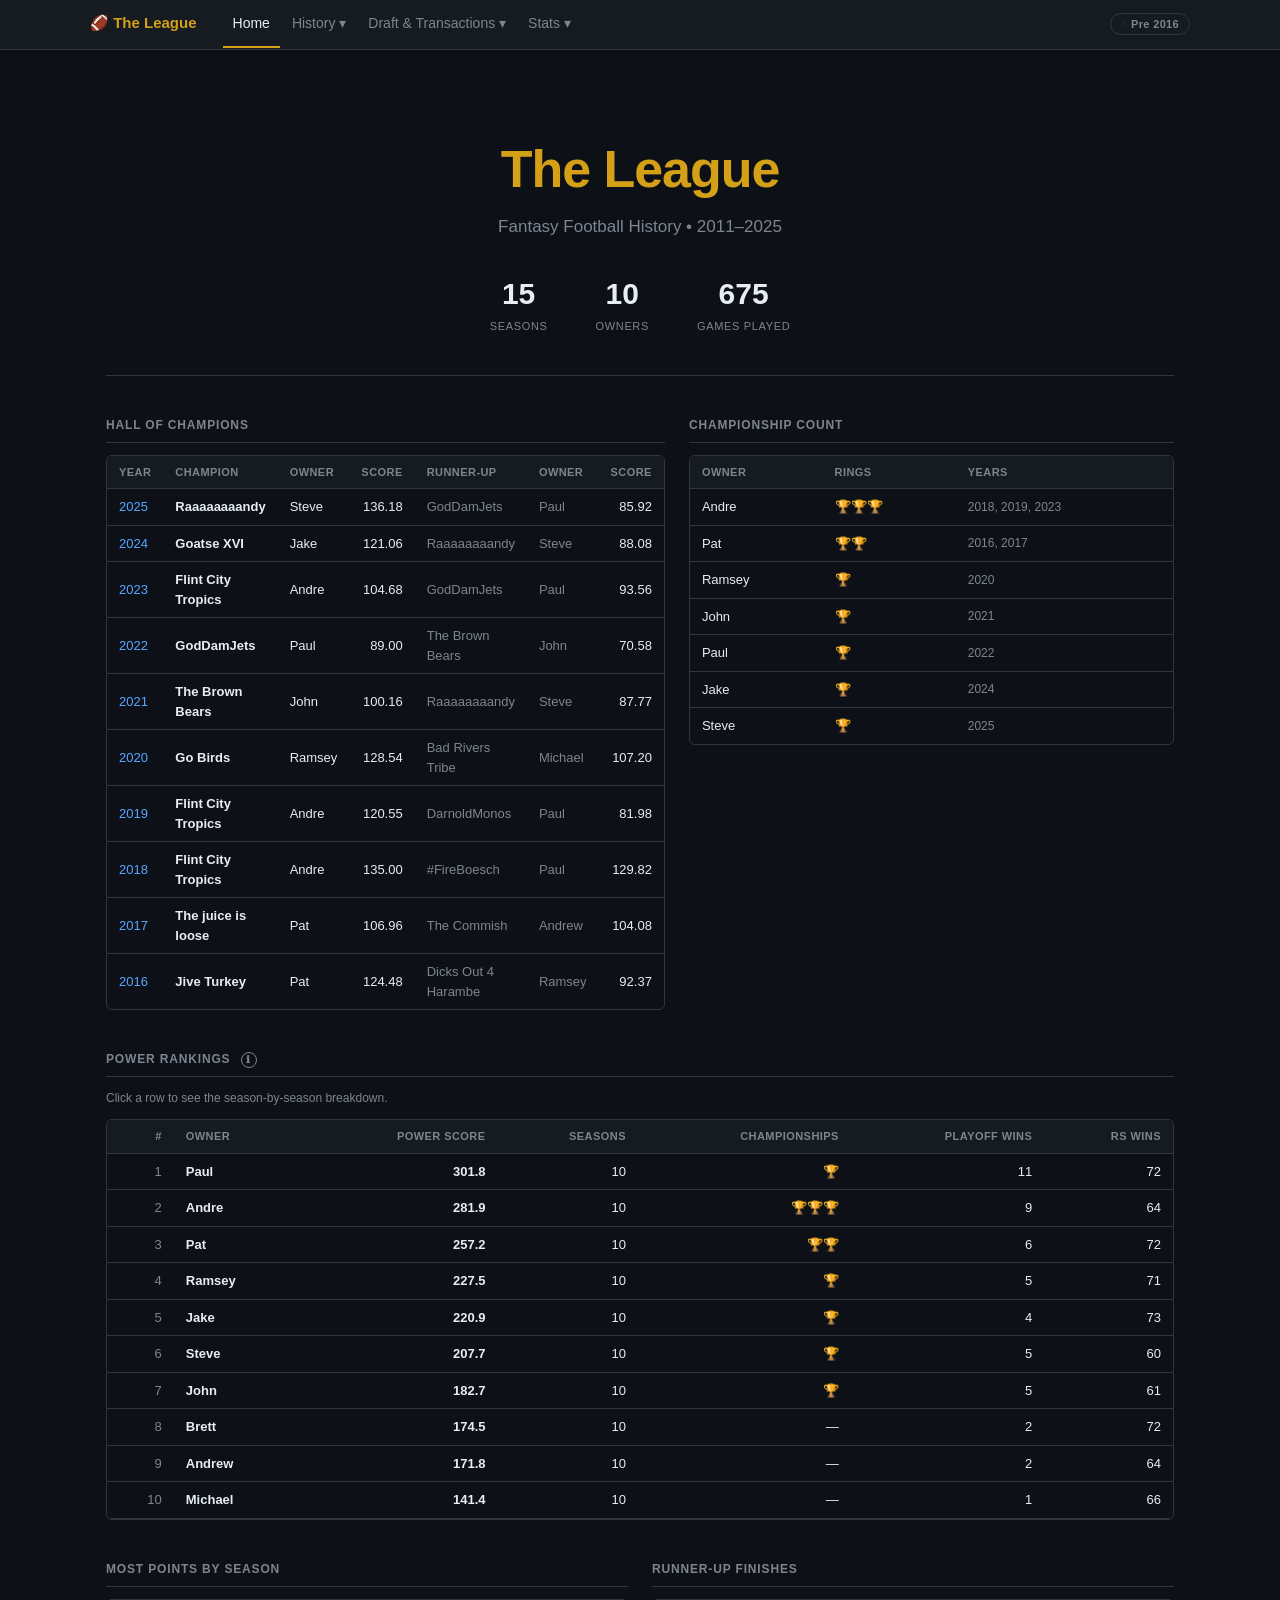
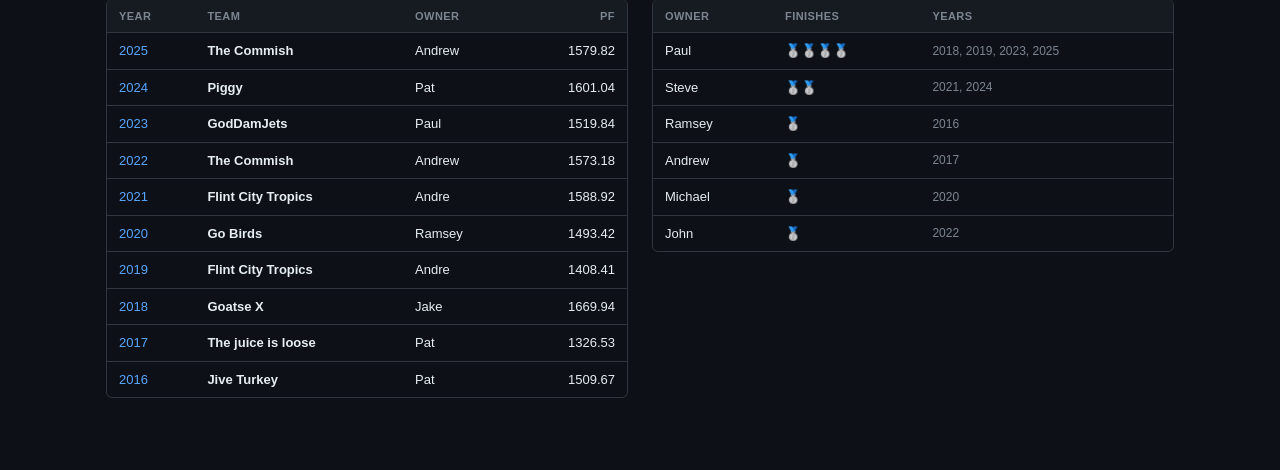
==== commit 1df1b46f: "Add v3.0 features: nav dropdowns, Season Timeline page, UI tweaks - Group nav into History / Draft &" ====
--- a/docs/index.html
+++ b/docs/index.html
@@ -74,15 +74,31 @@
   <div class="nav-inner">
     <a href="index.html" class="nav-brand">🏈 The League</a>
     <a href="index.html" class="active">Home</a>
-    <a href="season.html">Seasons</a>
-    <a href="alltime.html">All-Time</a>
-    <a href="h2h.html">Head-to-Head</a>
-    <a href="draft.html">Draft</a>
-    <a href="weekly.html">Weekly</a>
-    <a href="transactions.html">Transactions</a>
-    <a href="extrapoints.html">Extra Points</a>
-    <a href="players.html">Players</a>
-    <a href="rules.html">Rules</a>
+    <div class="nav-group">
+      <button class="nav-group-btn">History ▾</button>
+      <div class="nav-dropdown">
+        <a href="season.html">Seasons</a>
+        <a href="alltime.html">All-Time</a>
+        <a href="h2h.html">Head-to-Head</a>
+        <a href="extrapoints.html">Extra Points</a>
+        <a href="timeline.html">Season Timeline</a>
+      </div>
+    </div>
+    <div class="nav-group">
+      <button class="nav-group-btn">Draft & Transactions ▾</button>
+      <div class="nav-dropdown">
+        <a href="draft.html">Draft</a>
+        <a href="transactions.html">Transactions</a>
+      </div>
+    </div>
+    <div class="nav-group">
+      <button class="nav-group-btn">Stats ▾</button>
+      <div class="nav-dropdown">
+        <a href="weekly.html">Weekly</a>
+        <a href="players.html">Player History</a>
+        <a href="rules.html">Rules</a>
+      </div>
+    </div>
   </div>
 </nav>
 
@@ -102,10 +118,6 @@
       <div class="stat">
         <div class="stat-value" id="stat-games">—</div>
         <div class="stat-label">Games Played</div>
-      </div>
-      <div class="stat">
-        <div class="stat-value" id="stat-most-champ">—</div>
-        <div class="stat-label">Most Championships</div>
       </div>
     </div>
   </div>
@@ -308,13 +320,8 @@
   }
   totalGames /= 2; // each game counted twice
 
-  const maxRings = ringsData[0][1];
-  const topOwners = ringsData.filter(([,c]) => c === maxRings).map(([o]) => o);
-
   document.getElementById('stat-owners').textContent = allOwners.size;
   document.getElementById('stat-games').textContent = Math.round(totalGames);
-  document.getElementById('stat-most-champ').textContent =
-    `${topOwners.join('/')} (${maxRings})`;
 
   // ── Runner-Up Finishes ─────────────────────────────────────────
   const ruCounts = {}, ruYears = {};
--- a/docs/css/style.css
+++ b/docs/css/style.css
@@ -64,6 +64,44 @@
 }
 nav a:hover { color: var(--text); text-decoration: none; }
 nav a.active { color: var(--text); border-bottom-color: var(--gold); }
+
+/* ── Nav dropdowns ───────────────────────────────────────────── */
+.nav-group { position: relative; }
+.nav-group-btn {
+  background: none;
+  border: none;
+  border-bottom: 2px solid transparent;
+  color: var(--muted);
+  cursor: pointer;
+  font-family: inherit;
+  font-size: 14px;
+  padding: 12px 10px;
+  transition: color 0.1s, border-color 0.1s;
+  white-space: nowrap;
+}
+.nav-group:hover .nav-group-btn { color: var(--text); }
+.nav-group-btn.active { color: var(--text); border-bottom-color: var(--gold); }
+.nav-dropdown {
+  display: none;
+  position: absolute;
+  top: 100%;
+  left: 0;
+  background: var(--surface);
+  border: 1px solid var(--border);
+  border-radius: 0 6px 6px 6px;
+  padding: 4px 0;
+  min-width: 168px;
+  z-index: 200;
+  box-shadow: 0 4px 16px rgba(0,0,0,0.4);
+}
+.nav-group:hover .nav-dropdown { display: block; }
+.nav-dropdown a {
+  display: block;
+  padding: 8px 16px;
+  border-bottom-width: 0;
+}
+.nav-dropdown a:hover { background: var(--surface2); text-decoration: none; }
+.nav-dropdown a.active { color: var(--text); font-weight: 600; background: rgba(212,160,23,0.08); border-bottom-color: transparent; }
 
 /* ── Layout ──────────────────────────────────────────────────── */
 main {
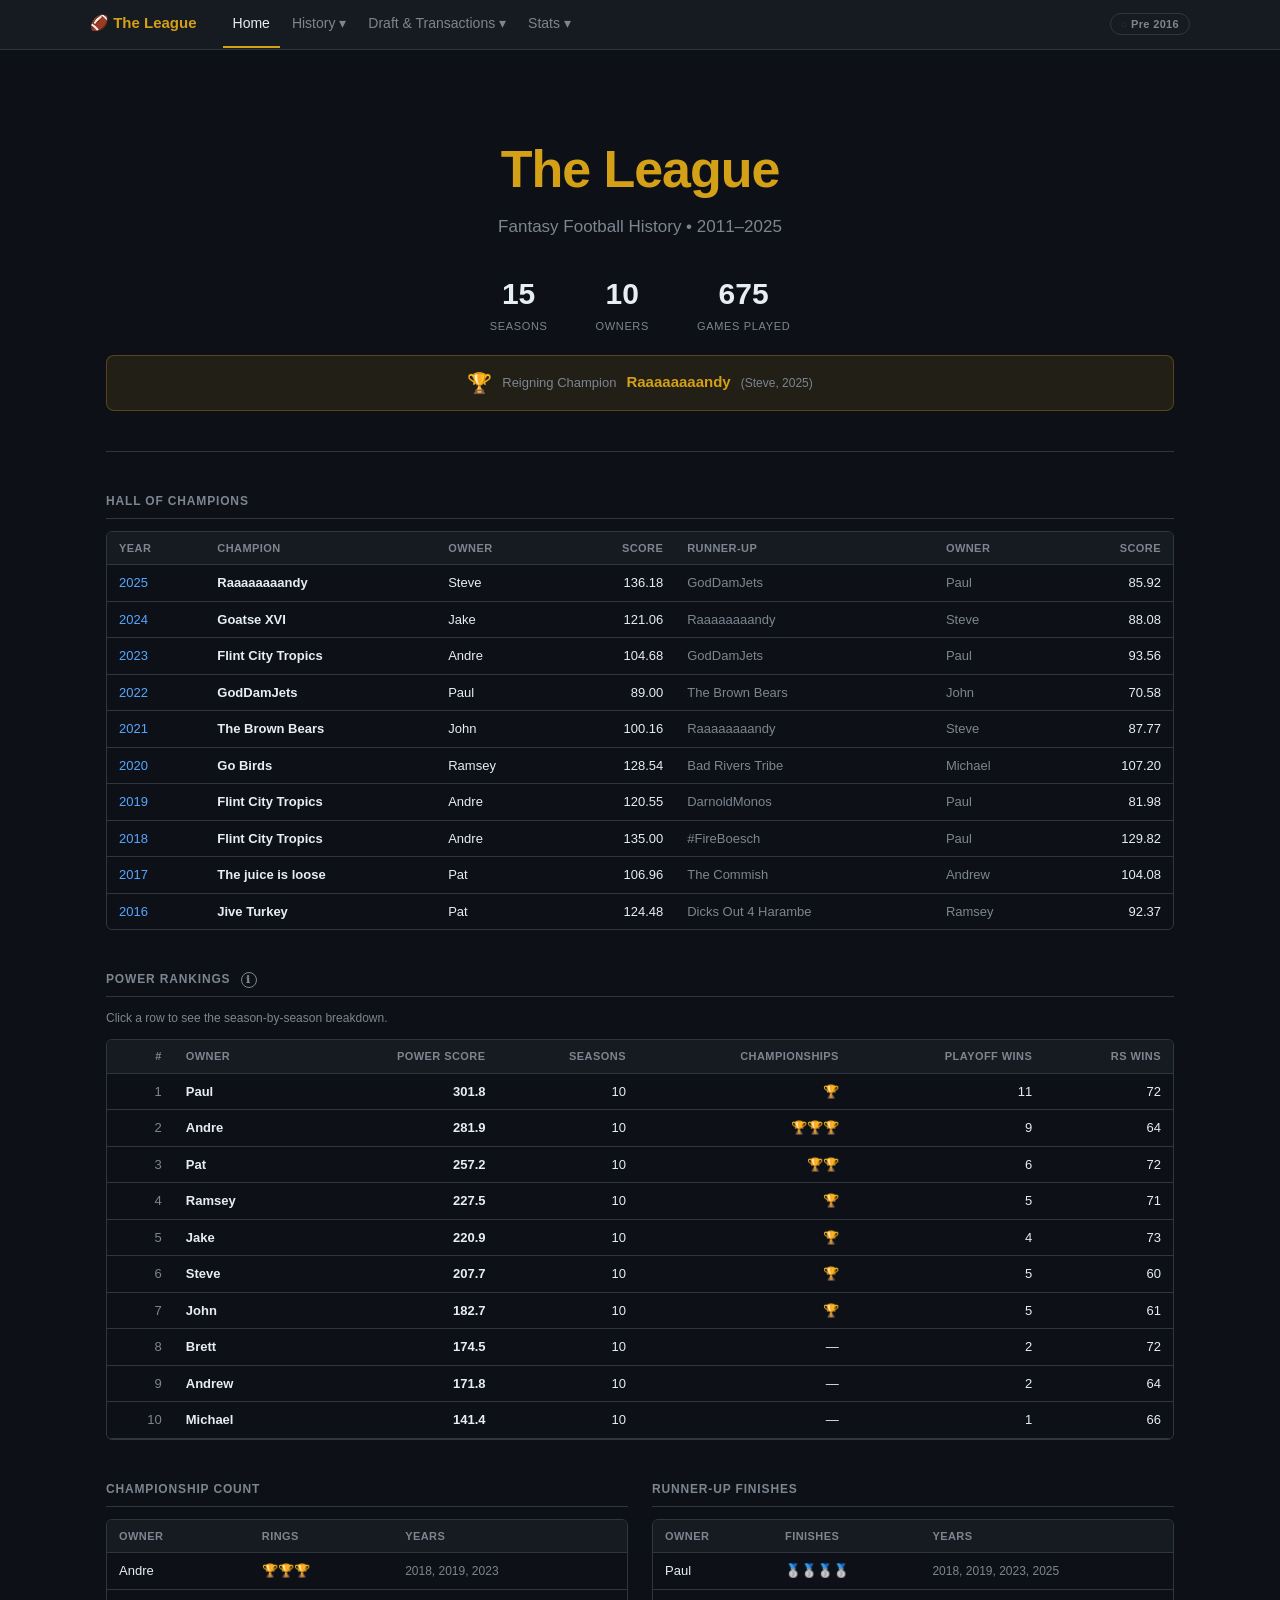
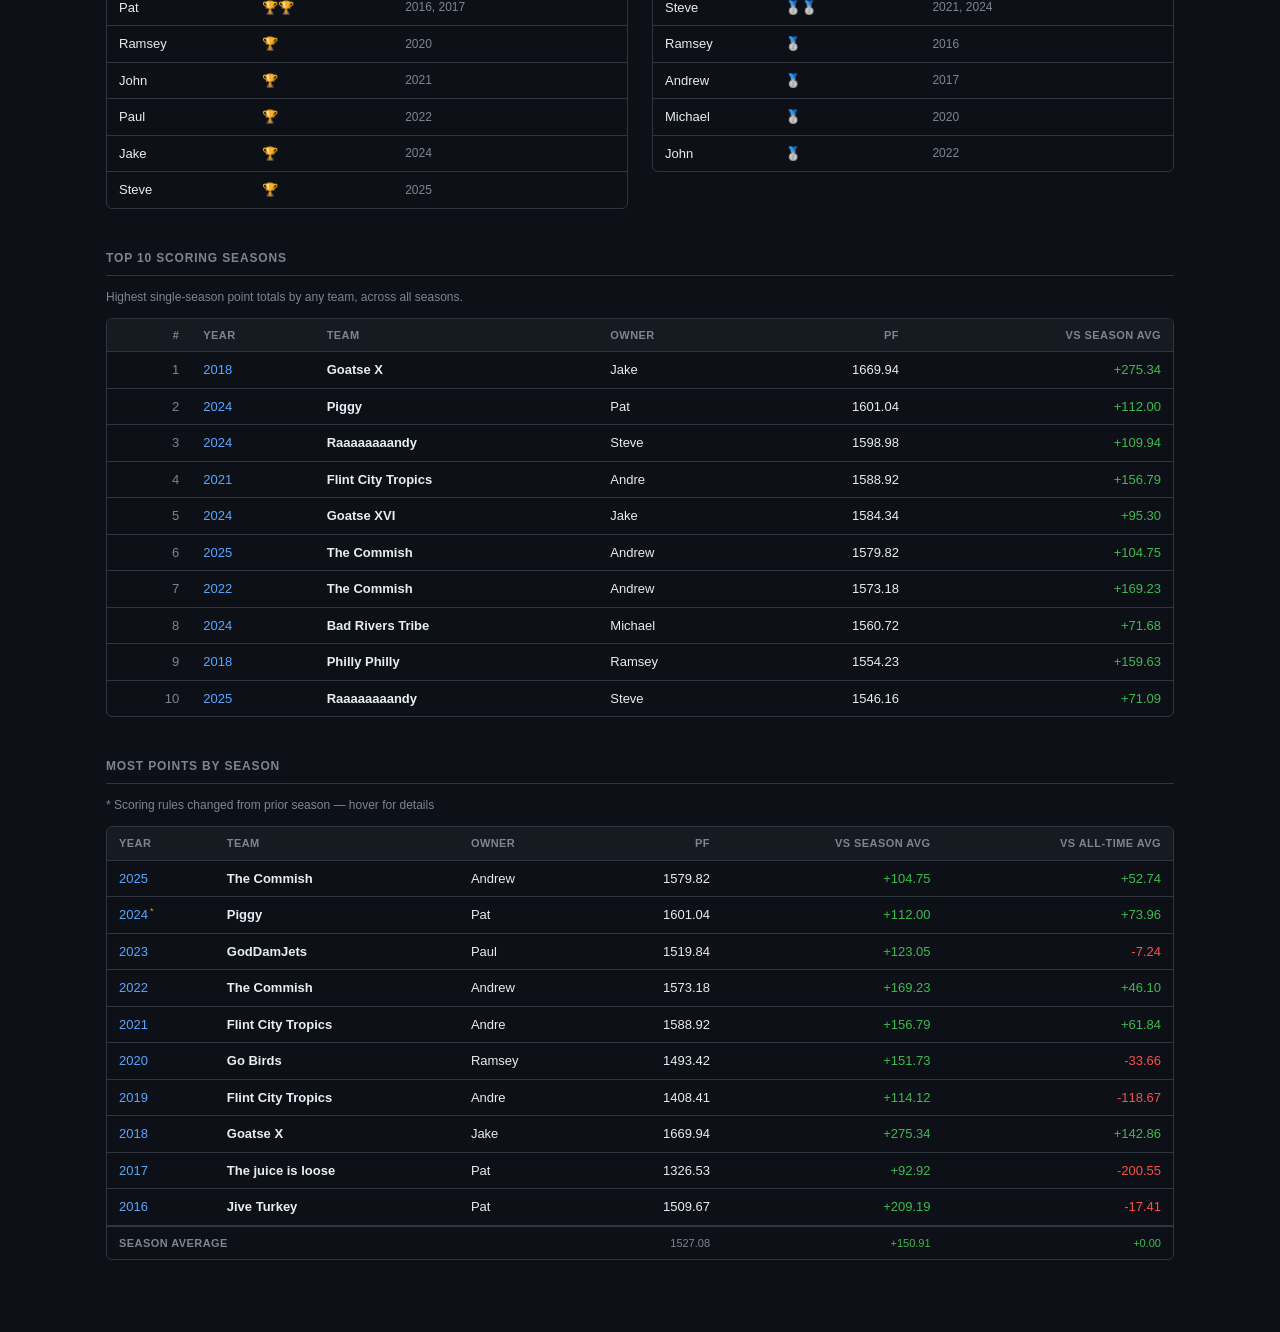
==== commit 0001de29: "Add v3.0 features: season page improvements, player history tabs, draft grades, owner profiles, fina" ====
--- a/docs/index.html
+++ b/docs/index.html
@@ -82,6 +82,8 @@
         <a href="h2h.html">Head-to-Head</a>
         <a href="extrapoints.html">Extra Points</a>
         <a href="timeline.html">Season Timeline</a>
+        <a href="owner.html">Owner Profiles</a>
+        <a href="finalrosters.html">Final Rosters</a>
       </div>
     </div>
     <div class="nav-group">
@@ -94,7 +96,6 @@
     <div class="nav-group">
       <button class="nav-group-btn">Stats ▾</button>
       <div class="nav-dropdown">
-        <a href="weekly.html">Weekly</a>
         <a href="players.html">Player History</a>
         <a href="rules.html">Rules</a>
       </div>
@@ -120,45 +121,33 @@
         <div class="stat-label">Games Played</div>
       </div>
     </div>
+    <div id="current-champ-banner" style="display:none;margin-top:20px;padding:12px 20px;background:rgba(212,160,23,0.1);border:1px solid rgba(212,160,23,0.3);border-radius:8px;align-items:center;justify-content:center;gap:10px;flex-wrap:wrap">
+      <span style="font-size:20px">🏆</span>
+      <span style="font-size:13px;color:var(--muted)">Reigning Champion</span>
+      <span id="current-champ-name" style="font-size:15px;font-weight:700;color:var(--gold)">—</span>
+      <span style="color:var(--muted);font-size:12px">(<span id="current-champ-owner">—</span>, <span id="current-champ-year">—</span>)</span>
+    </div>
   </div>
 
-  <div class="two-col">
-    <section>
-      <h2>Hall of Champions</h2>
-      <div class="table-wrap">
-        <table id="champ-table">
-          <thead>
-            <tr>
-              <th>Year</th>
-              <th>Champion</th>
-              <th>Owner</th>
-              <th class="num">Score</th>
-              <th>Runner-Up</th>
-              <th>Owner</th>
-              <th class="num">Score</th>
-            </tr>
-          </thead>
-          <tbody><tr><td colspan="7" class="loading">Loading…</td></tr></tbody>
-        </table>
-      </div>
-    </section>
-
-    <section>
-      <h2>Championship Count</h2>
-      <div class="table-wrap">
-        <table id="rings-table">
-          <thead>
-            <tr>
-              <th>Owner</th>
-              <th>Rings</th>
-              <th>Years</th>
-            </tr>
-          </thead>
-          <tbody><tr><td colspan="3" class="loading">Loading…</td></tr></tbody>
-        </table>
-      </div>
-    </section>
-  </div>
+  <section>
+    <h2>Hall of Champions</h2>
+    <div class="table-wrap">
+      <table id="champ-table">
+        <thead>
+          <tr>
+            <th>Year</th>
+            <th>Champion</th>
+            <th>Owner</th>
+            <th class="num">Score</th>
+            <th>Runner-Up</th>
+            <th>Owner</th>
+            <th class="num">Score</th>
+          </tr>
+        </thead>
+        <tbody><tr><td colspan="7" class="loading">Loading…</td></tr></tbody>
+      </table>
+    </div>
+  </section>
 
   <section>
     <h2>Power Rankings <span id="pr-info" class="pr-info-icon" tabindex="0">ℹ</span></h2>
@@ -203,18 +192,17 @@
 
   <div class="two-col">
     <section>
-      <h2>Most Points by Season</h2>
+      <h2>Championship Count</h2>
       <div class="table-wrap">
-        <table id="reg-table">
+        <table id="rings-table">
           <thead>
             <tr>
-              <th>Year</th>
-              <th>Team</th>
               <th>Owner</th>
-              <th class="num">PF</th>
+              <th>Rings</th>
+              <th>Years</th>
             </tr>
           </thead>
-          <tbody><tr><td colspan="4" class="loading">Loading…</td></tr></tbody>
+          <tbody><tr><td colspan="3" class="loading">Loading…</td></tr></tbody>
         </table>
       </div>
     </section>
@@ -236,6 +224,47 @@
     </section>
   </div>
 
+  <section>
+    <h2>Top 10 Scoring Seasons</h2>
+    <p style="color:var(--muted);font-size:12px;margin-bottom:12px">Highest single-season point totals by any team, across all seasons.</p>
+    <div class="table-wrap">
+      <table id="top10-table">
+        <thead>
+          <tr>
+            <th class="num">#</th>
+            <th>Year</th>
+            <th>Team</th>
+            <th>Owner</th>
+            <th class="num">PF</th>
+            <th class="num" title="Points above the league average for that season">vs Season Avg</th>
+          </tr>
+        </thead>
+        <tbody><tr><td colspan="6" class="loading">Loading…</td></tr></tbody>
+      </table>
+    </div>
+  </section>
+
+  <section>
+    <h2>Most Points by Season</h2>
+    <p style="color:var(--muted);font-size:12px;margin-bottom:12px">* Scoring rules changed from prior season — hover for details</p>
+    <div class="table-wrap">
+      <table id="reg-table">
+        <thead>
+          <tr>
+            <th>Year</th>
+            <th>Team</th>
+            <th>Owner</th>
+            <th class="num">PF</th>
+            <th class="num" title="Points above the league average for that season">vs Season Avg</th>
+            <th class="num" title="Points vs the average top score across all seasons">vs All-Time Avg</th>
+          </tr>
+        </thead>
+        <tbody><tr><td colspan="6" class="loading">Loading…</td></tr></tbody>
+        <tfoot id="reg-tfoot"></tfoot>
+      </table>
+    </div>
+  </section>
+
 </main>
 
 <script src="js/utils.js"></script>
@@ -265,11 +294,46 @@
 });
 
 async function init() {
-  const [champions, allStandings, allMatchups] = await Promise.all([
+  const [champions, allStandings, allMatchups, allSettings] = await Promise.all([
     getChampions(),
     loadAllSeasons('standings.json'),
     loadAllSeasons('matchups.json'),
+    loadAllSeasons('settings.json'),
   ]);
+
+  // Detect which years had any scoring rule change vs prior year
+  const STAT_ALIASES = { 'Reception Yards': 'Receiving Yards', 'Reception Touchdowns': 'Receiving Touchdowns' };
+  const statMatrix = {};
+  for (const year of ALL_SEASONS) {
+    for (const e of (allSettings[year] || [])) {
+      const stat = STAT_ALIASES[e.stat] || e.stat;
+      if (!statMatrix[stat]) statMatrix[stat] = {};
+      statMatrix[stat][year] = e.points;
+    }
+  }
+  const scoringChangeYears = new Set();
+  const scoringChangeDetails = {};
+  for (const [stat, byYear] of Object.entries(statMatrix)) {
+    let prev = null;
+    for (const year of ALL_SEASONS) {
+      const val = byYear[year] ?? null;
+      if (prev !== null && val !== null && val !== prev) {
+        scoringChangeYears.add(year);
+        if (!scoringChangeDetails[year]) scoringChangeDetails[year] = [];
+        scoringChangeDetails[year].push(`${stat}: ${prev} → ${val}`);
+      }
+      if (val !== null) prev = val;
+    }
+  }
+
+  // ── Current champion banner ────────────────────────────────────
+  if (champions.length) {
+    const latest = champions[champions.length - 1];
+    document.getElementById('current-champ-name').textContent  = latest.team;
+    document.getElementById('current-champ-owner').textContent = latest.owner;
+    document.getElementById('current-champ-year').textContent  = latest.year;
+    document.getElementById('current-champ-banner').style.display = 'flex';
+  }
 
   // ── Hall of Champions (newest first) ──────────────────────────
   const champTbody = document.querySelector('#champ-table tbody');
@@ -345,21 +409,93 @@
   });
 
   // ── Most Points by Season ──────────────────────────────────────
+  // Pre-compute per-season averages and top scores for all-time avg
+  const seasonTopScores = [];
+  for (const year of SEASONS) {
+    const standings = allStandings[year];
+    if (!standings || !standings.length) continue;
+    const top = [...standings].sort((a, b) => parseFloat(b.points_for) - parseFloat(a.points_for))[0];
+    if (top) seasonTopScores.push(parseFloat(top.points_for));
+  }
+  const allTimeTopAvg = seasonTopScores.length
+    ? seasonTopScores.reduce((s, v) => s + v, 0) / seasonTopScores.length
+    : 0;
+
   const regTbody = document.querySelector('#reg-table tbody');
   regTbody.innerHTML = '';
   [...SEASONS].reverse().forEach(year => {
     const standings = allStandings[year];
-    if (!standings) return;
+    if (!standings || !standings.length) return;
     const top = [...standings].sort((a, b) => parseFloat(b.points_for) - parseFloat(a.points_for))[0];
     if (!top) return;
+    const pf = parseFloat(top.points_for);
+    const seasonAvg = standings.reduce((s, t) => s + parseFloat(t.points_for), 0) / standings.length;
+    const vsSeasonAvg  = pf - seasonAvg;
+    const vsAllTimeAvg = pf - allTimeTopAvg;
+    const hasChange = scoringChangeYears.has(year);
+    const changeTitle = hasChange ? (scoringChangeDetails[year] || []).join('\n') : '';
+    const fmtDiff = v => (v >= 0 ? '+' : '') + v.toFixed(2);
     const tr = document.createElement('tr');
     tr.innerHTML = `
-      <td><a href="season.html?year=${year}">${year}</a></td>
+      <td><a href="season.html?year=${year}">${year}${hasChange ? `<sup title="${changeTitle}" style="color:var(--gold);font-size:9px;margin-left:2px;cursor:help">*</sup>` : ''}</a></td>
       <td><strong>${top.team}</strong></td>
       <td>${normOwner(top.owner)}</td>
-      <td class="num">${parseFloat(top.points_for).toFixed(2)}</td>
+      <td class="num">${pf.toFixed(2)}</td>
+      <td class="num" style="color:${vsSeasonAvg >= 0 ? 'var(--green)' : 'var(--red)'}">${fmtDiff(vsSeasonAvg)}</td>
+      <td class="num" style="color:${vsAllTimeAvg >= 0 ? 'var(--green)' : 'var(--red)'}">${fmtDiff(vsAllTimeAvg)}</td>
     `;
     regTbody.appendChild(tr);
+  });
+
+  // ── Averages footer row ────────────────────────────────────────
+  const allPFs = [], allVsSeasonAvgs = [], allVsAllTimeAvgs = [];
+  for (const year of SEASONS) {
+    const standings = allStandings[year];
+    if (!standings || !standings.length) continue;
+    const top = [...standings].sort((a, b) => parseFloat(b.points_for) - parseFloat(a.points_for))[0];
+    if (!top) continue;
+    const pf = parseFloat(top.points_for);
+    const seasonAvg = standings.reduce((s, t) => s + parseFloat(t.points_for), 0) / standings.length;
+    allPFs.push(pf);
+    allVsSeasonAvgs.push(pf - seasonAvg);
+    allVsAllTimeAvgs.push(pf - allTimeTopAvg);
+  }
+  const avg = arr => arr.length ? arr.reduce((s, v) => s + v, 0) / arr.length : 0;
+  const avgPF = avg(allPFs), avgVsSeason = avg(allVsSeasonAvgs), avgVsAllTime = avg(allVsAllTimeAvgs);
+  const fmtDiff = v => (v >= 0 ? '+' : '') + v.toFixed(2);
+  document.getElementById('reg-tfoot').innerHTML = `
+    <tr style="border-top:2px solid var(--border);color:var(--muted);font-size:11px">
+      <td colspan="3" style="padding:6px 12px;font-weight:600;text-transform:uppercase;letter-spacing:.04em">Season Average</td>
+      <td class="num">${avgPF.toFixed(2)}</td>
+      <td class="num" style="color:${avgVsSeason >= 0 ? 'var(--green)' : 'var(--red)'}">${fmtDiff(avgVsSeason)}</td>
+      <td class="num" style="color:${avgVsAllTime >= 0 ? 'var(--green)' : 'var(--red)'}">${fmtDiff(avgVsAllTime)}</td>
+    </tr>`;
+
+  // ── Top 10 scoring seasons (all teams, all years) ─────────────
+  const allSeasonScores = [];
+  for (const year of SEASONS) {
+    const standings = allStandings[year];
+    if (!standings) continue;
+    const seasonAvg = standings.reduce((s, t) => s + parseFloat(t.points_for), 0) / standings.length;
+    for (const t of standings) {
+      allSeasonScores.push({ year, team: t.team, owner: normOwner(t.owner), pf: parseFloat(t.points_for), seasonAvg });
+    }
+  }
+  allSeasonScores.sort((a, b) => b.pf - a.pf);
+  const top10Tbody = document.querySelector('#top10-table tbody');
+  top10Tbody.innerHTML = '';
+  allSeasonScores.slice(0, 10).forEach((s, i) => {
+    const vsAvg = s.pf - s.seasonAvg;
+    const tr = document.createElement('tr');
+    tr.innerHTML = `
+      <td class="num" style="color:var(--muted)">${i + 1}</td>
+      <td><a href="season.html?year=${s.year}">${s.year}</a></td>
+      <td><strong>${s.team}</strong></td>
+      <td>${s.owner}</td>
+      <td class="num">${s.pf.toFixed(2)}</td>
+      <td class="num" style="color:${vsAvg >= 0 ? 'var(--green)' : 'var(--red)'}">${(vsAvg >= 0 ? '+' : '') + vsAvg.toFixed(2)}</td>
+    `;
+    top10Tbody.appendChild(tr);
   });
 
   // ── Power Rankings ─────────────────────────────────────────────
